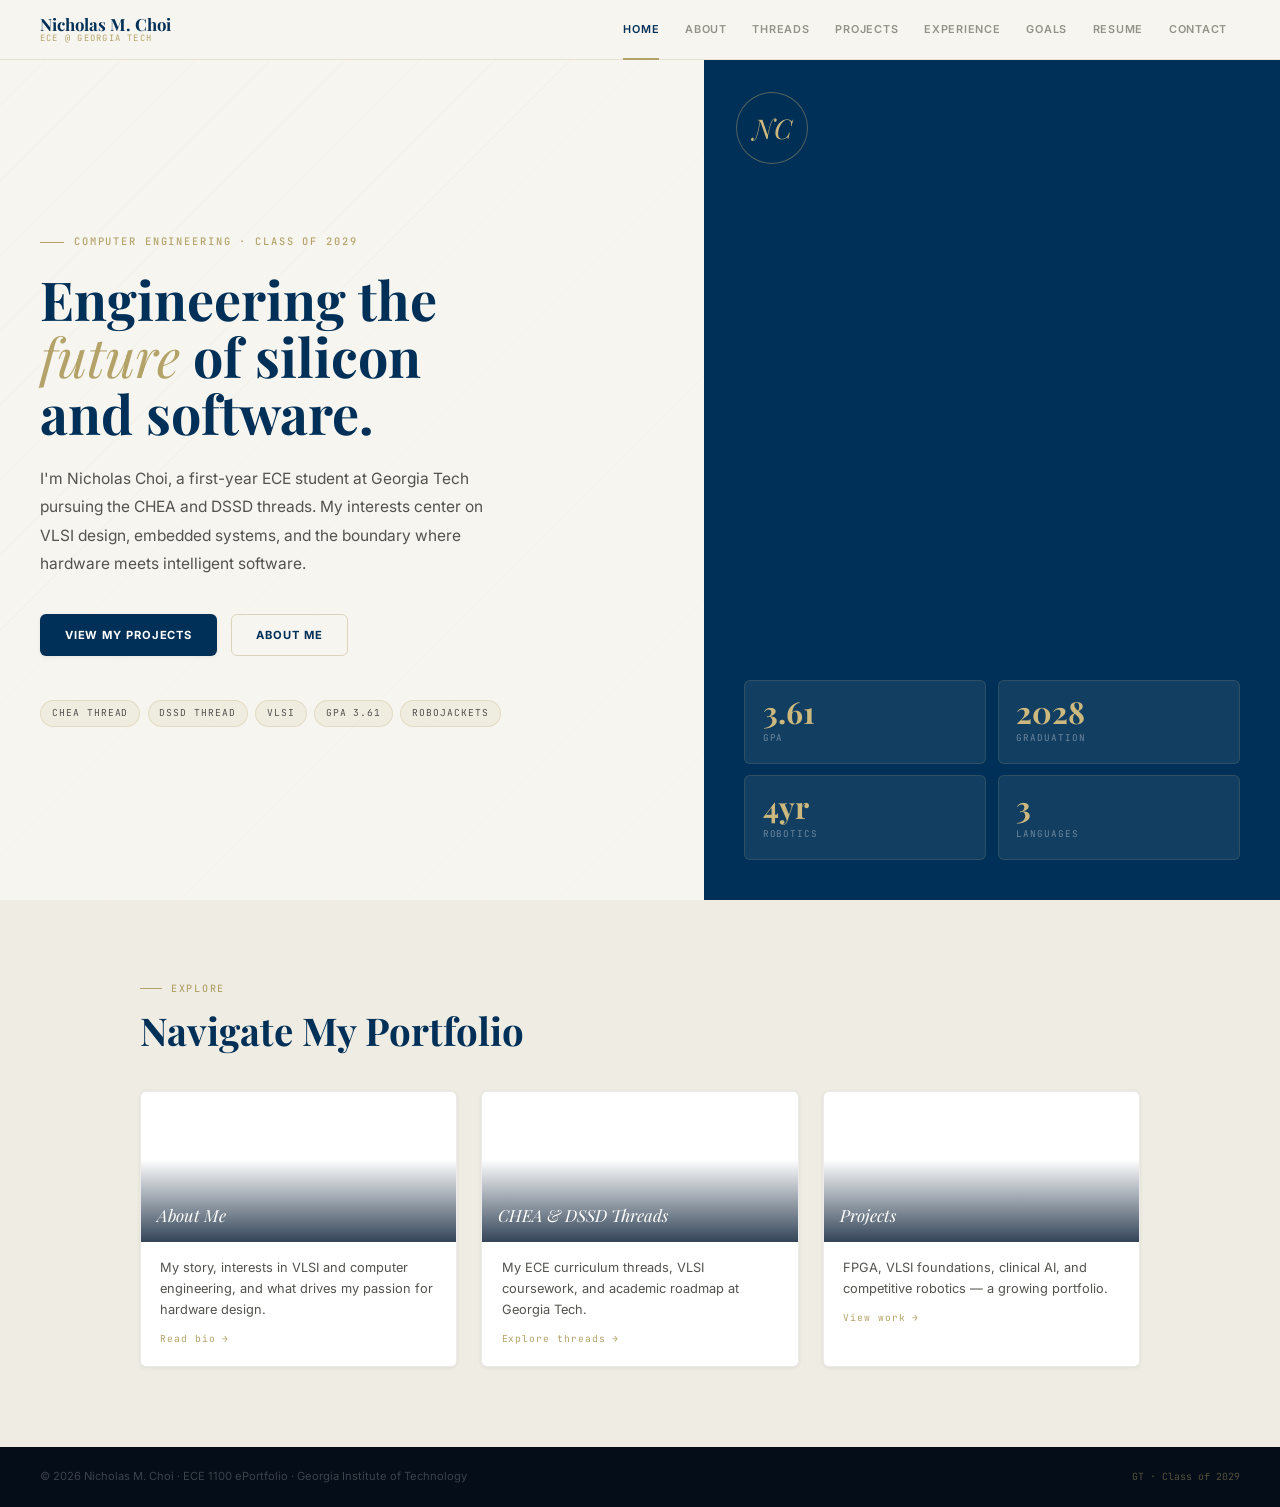
==== index.html @ 1363c75b "Added website files" ====
<!DOCTYPE html>
<html lang="en">
<head>
<meta charset="UTF-8"/>
<meta name="viewport" content="width=device-width,initial-scale=1.0"/>
<title>Nicholas M. Choi | ECE @ Georgia Tech</title>
<link rel="preconnect" href="https://fonts.googleapis.com"/>
<link rel="preconnect" href="https://fonts.gstatic.com" crossorigin/>
<link href="https://fonts.googleapis.com/css2?family=Playfair+Display:ital,wght@0,400;0,700;1,400&family=Inter:wght@300;400;500;600&family=JetBrains+Mono:wght@400;500&display=swap" rel="stylesheet"/>
<link rel="stylesheet" href="style.css"/>
<style>
/* ── HERO ── */
.hero {
  margin-top: var(--nh);
  min-height: calc(100vh - var(--nh));
  display: grid;
  grid-template-columns: 55fr 45fr;
  overflow: hidden;
}
.hl {
  display: flex; flex-direction: column; justify-content: center;
  padding: 5rem 4rem 5rem 2.5rem;
  background: var(--bg); position: relative; overflow: hidden;
}
.hl::before {
  content: '';
  position: absolute; inset: 0; pointer-events: none;
  background: repeating-linear-gradient(-45deg, transparent, transparent 52px,
    rgba(179,163,105,0.04) 52px, rgba(179,163,105,0.04) 53px);
}
.hl > * { position: relative; z-index: 1; }
.h-eyebrow {
  font-family: var(--mono);
  font-size: 0.65rem; font-weight: 500;
  letter-spacing: 0.18em; text-transform: uppercase;
  color: var(--gold); margin-bottom: 1.2rem;
  display: flex; align-items: center; gap: 10px;
}
.h-eyebrow::before { content: ''; width: 24px; height: 1px; background: var(--gold); flex-shrink: 0; }
.h1 {
  font-family: var(--serif);
  font-size: clamp(2.6rem, 4.2vw, 4rem);
  font-weight: 700; line-height: 1.06; color: var(--navy);
  margin-bottom: 1.5rem;
}
.h1 em { font-style: italic; color: var(--gold); font-weight: 400; }
.h-sub {
  max-width: 480px; font-size: 0.97rem;
  color: var(--tx2); line-height: 1.82; margin-bottom: 2.25rem;
}
.ctas { display: flex; gap: 0.85rem; flex-wrap: wrap; margin-bottom: 2.75rem; }
.badges { display: flex; flex-wrap: wrap; gap: 0.45rem; }
.badge {
  font-family: var(--mono);
  font-size: 0.6rem; letter-spacing: 0.1em; text-transform: uppercase;
  padding: 0.26rem 0.68rem; border-radius: 20px;
  border: 1px solid var(--g-bdr); color: var(--tx2); background: var(--g-dim);
}

/* right photo panel */
.hr {
  position: relative; overflow: hidden; background: var(--navy);
}
.hr-photo {
  position: absolute; inset: 0;
  background: url('https://upload.wikimedia.org/wikipedia/commons/thumb/9/9d/Georgia_Institute_of_Technology_campus%2C_Tech_Tower.jpg/1280px-Georgia_Institute_of_Technology_campus%2C_Tech_Tower.jpg') center/cover;
  filter: brightness(0.38) saturate(0.55);
  transition: transform 10s ease;
}
.hr:hover .hr-photo { transform: scale(1.04); }
.hr-ov {
  position: absolute; inset: 0;
  background: linear-gradient(135deg, rgba(0,48,87,0.5) 0%, transparent 65%);
}
.hr-ct {
  position: relative; z-index: 2; height: 100%;
  display: flex; flex-direction: column; justify-content: flex-end;
  padding: 2.5rem;
}
.monogram {
  position: absolute; top: 2rem; left: 2rem;
  width: 72px; height: 72px; border-radius: 50%;
  border: 1.5px solid rgba(179,163,105,0.45);
  background: rgba(0,48,87,0.45);
  display: flex; align-items: center; justify-content: center;
}
.monogram span {
  font-family: var(--serif);
  font-size: 1.7rem; font-style: italic; color: var(--gold-2); font-weight: 400;
}
.stats {
  display: grid; grid-template-columns: 1fr 1fr; gap: 0.7rem;
}
.stat {
  background: rgba(255,255,255,0.07);
  border: 1px solid rgba(179,163,105,0.18);
  border-radius: var(--r); padding: 1rem 1.1rem;
}
.stat-n {
  display: block; font-family: var(--serif);
  font-size: 1.9rem; font-weight: 700; color: var(--gold-2); line-height: 1;
}
.stat-l {
  display: block; margin-top: 0.28rem;
  font-family: var(--mono); font-size: 0.58rem;
  letter-spacing: 0.1em; text-transform: uppercase; color: rgba(255,255,255,0.38);
}

/* ── NAV CARDS SECTION ── */
.explore { background: var(--surf); padding: 5rem 0; }
.ncards { display: grid; grid-template-columns: repeat(3,1fr); gap: 1.5rem; margin-top: 2.5rem; }
.nc {
  display: block; text-decoration: none;
  border: 1px solid var(--bdr); border-radius: var(--r);
  overflow: hidden; background: var(--white); box-shadow: var(--sh);
  transition: border-color 0.18s, box-shadow 0.18s, transform 0.18s;
  color: inherit;
}
.nc:hover { border-color: var(--g-bdr2); box-shadow: var(--sh2); transform: translateY(-4px); }
.nc-thumb {
  height: 150px; background-size: cover; background-position: center;
  position: relative; overflow: hidden;
}
.nc-thumb::before {
  content: ''; position: absolute; inset: 0;
  background: linear-gradient(to top, rgba(0,22,46,0.8) 0%, transparent 55%); z-index: 1;
}
.nc-label {
  position: absolute; bottom: 0.8rem; left: 1rem; right: 1rem; z-index: 2;
  font-family: var(--serif); font-size: 1.05rem; font-style: italic; color: #fff; font-weight: 400;
}
.nc-body { padding: 1rem 1.2rem 1.2rem; }
.nc-desc { font-size: 0.8rem; color: var(--tx2); line-height: 1.62; margin-bottom: 0.65rem; }
.nc-arr {
  font-family: var(--mono); font-size: 0.6rem; letter-spacing: 0.1em;
  color: var(--gold); display: flex; align-items: center; gap: 0.4rem;
}
.nc-arr::after { content: '→'; }

/* animations */
@keyframes up { from { opacity:0; transform: translateY(16px); } to { opacity:1; transform: translateY(0); } }
.hl > *:nth-child(1) { animation: up 0.55s ease 0.05s both; }
.hl > *:nth-child(2) { animation: up 0.55s ease 0.15s both; }
.hl > *:nth-child(3) { animation: up 0.55s ease 0.27s both; }
.hl > *:nth-child(4) { animation: up 0.55s ease 0.40s both; }
.hl > *:nth-child(5) { animation: up 0.55s ease 0.52s both; }

@media (max-width: 860px) {
  .hero { grid-template-columns: 1fr; }
  .hl { padding: 3rem 1.25rem; }
  .hr { height: 45vh; min-height: 260px; }
  .ncards { grid-template-columns: 1fr; }
  .explore { padding: 3rem 0; }
}
</style>
</head>
<body>
<nav class="nav">
  <a class="nb" href="index.html">
    <span class="nb-name">Nicholas M. Choi</span>
    <span class="nb-sub">ECE @ Georgia Tech</span>
  </a>
  <ul class="nl" id="nl">
    <li><a href="index.html" class="on">Home</a></li>
    <li><a href="about.html">About</a></li>
    <li><a href="threads.html">Threads</a></li>
    <li><a href="projects.html">Projects</a></li>
    <li><a href="experience.html">Experience</a></li>
    <li><a href="goals.html">Goals</a></li>
    <li><a href="resume.html">Resume</a></li>
    <li><a href="contact.html">Contact</a></li>
  </ul>
  <button class="nt" id="nt" aria-label="Menu">
    <span></span><span></span><span></span>
  </button>
</nav>

<section class="hero">
  <div class="hl">
    <div class="h-eyebrow">Computer Engineering · Class of 2029</div>
    <h1 class="h1">Engineering the<br><em>future</em> of silicon<br>and software.</h1>
    <p class="h-sub">I'm Nicholas Choi, a first-year ECE student at Georgia Tech pursuing the CHEA and DSSD threads. My interests center on VLSI design, embedded systems, and the boundary where hardware meets intelligent software.</p>
    <div class="ctas">
      <a href="projects.html" class="btn btn-p">View My Projects</a>
      <a href="about.html" class="btn btn-g">About Me</a>
    </div>
    <div class="badges">
      <span class="badge">CHEA Thread</span>
      <span class="badge">DSSD Thread</span>
      <span class="badge">VLSI</span>
      <span class="badge">GPA 3.61</span>
      <span class="badge">RoboJackets</span>
    </div>
  </div>

  <div class="hr">
    <div class="hr-photo"></div>
    <div class="hr-ov"></div>
    <div class="monogram"><span>NC</span></div>
    <div class="hr-ct">
      <div class="stats">
        <div class="stat"><span class="stat-n">3.61</span><span class="stat-l">GPA</span></div>
        <div class="stat"><span class="stat-n">2028</span><span class="stat-l">Graduation</span></div>
        <div class="stat"><span class="stat-n">4yr</span><span class="stat-l">Robotics</span></div>
        <div class="stat"><span class="stat-n">3</span><span class="stat-l">Languages</span></div>
      </div>
    </div>
  </div>
</section>

<section class="explore">
  <div class="wrap">
    <div class="ey" style="margin-bottom:0.75rem">Explore</div>
    <h2 class="h-lg">Navigate My Portfolio</h2>
    <div class="ncards">
      <a href="about.html" class="nc">
        <div class="nc-thumb" style="background-image:url('https://upload.wikimedia.org/wikipedia/commons/thumb/6/60/Tech_Tower_at_Georgia_Tech.jpg/800px-Tech_Tower_at_Georgia_Tech.jpg')"><div class="nc-label">About Me</div></div>
        <div class="nc-body"><p class="nc-desc">My story, interests in VLSI and computer engineering, and what drives my passion for hardware design.</p><div class="nc-arr">Read bio</div></div>
      </a>
      <a href="threads.html" class="nc">
        <div class="nc-thumb" style="background-image:url('https://upload.wikimedia.org/wikipedia/commons/thumb/b/bd/Georgia_Tech_Van_Leer_Building.jpg/800px-Georgia_Tech_Van_Leer_Building.jpg')"><div class="nc-label">CHEA &amp; DSSD Threads</div></div>
        <div class="nc-body"><p class="nc-desc">My ECE curriculum threads, VLSI coursework, and academic roadmap at Georgia Tech.</p><div class="nc-arr">Explore threads</div></div>
      </a>
      <a href="projects.html" class="nc">
        <div class="nc-thumb" style="background-image:url('https://upload.wikimedia.org/wikipedia/commons/thumb/2/2e/Georgia_Institute_of_Technology_Library.jpg/800px-Georgia_Institute_of_Technology_Library.jpg')"><div class="nc-label">Projects</div></div>
        <div class="nc-body"><p class="nc-desc">FPGA, VLSI foundations, clinical AI, and competitive robotics — a growing portfolio.</p><div class="nc-arr">View work</div></div>
      </a>
    </div>
  </div>
</section>

<footer class="ft">
  <p>© 2026 Nicholas M. Choi · ECE 1100 ePortfolio · Georgia Institute of Technology</p>
  <span>GT · Class of 2029</span>
</footer>
<script>
  const t=document.getElementById('nt'),l=document.getElementById('nl');
  if(t)t.addEventListener('click',()=>l.classList.toggle('open'));
</script>
</body>
</html>
---- style.css ----
/* ─── GOOGLE FONTS (enhancement — site works beautifully without them) ─── */
@import url('https://fonts.googleapis.com/css2?family=Playfair+Display:ital,wght@0,400;0,700;1,400&family=Inter:wght@300;400;500;600&family=JetBrains+Mono:wght@400;500&display=swap');

/* ─── TOKENS ─── */
:root {
  --gold:   #B3A369;
  --gold-2: #CDB97E;
  --g-dim:  rgba(179,163,105,0.11);
  --g-bdr:  rgba(179,163,105,0.24);
  --g-bdr2: rgba(179,163,105,0.40);
  --navy:   #003057;
  --navy-2: #00467A;
  --n-dim:  rgba(0,48,87,0.06);
  --bg:     #F7F5F0;
  --surf:   #EFECE3;
  --white:  #FFFFFF;
  --tx1:    #18181A;
  --tx2:    #52524E;
  --tx3:    #929288;
  --bdr:    rgba(0,0,0,0.08);
  --bdr2:   rgba(0,0,0,0.14);
  --r:      6px;
  --nh:     60px;
  --sh:     0 1px 4px rgba(0,0,0,0.07);
  --sh2:    0 4px 18px rgba(0,0,0,0.10);
  --sh3:    0 12px 40px rgba(0,0,0,0.12);
  --serif:  'Playfair Display', 'Georgia', 'Times New Roman', serif;
  --sans:   'Inter', -apple-system, BlinkMacSystemFont, 'Segoe UI', Helvetica, Arial, sans-serif;
  --mono:   'JetBrains Mono', 'Courier New', Courier, monospace;
}

/* ─── RESET — everything ─── */
*, *::before, *::after {
  box-sizing: border-box;
  margin: 0;
  padding: 0;
}
html {
  -webkit-font-smoothing: antialiased;
  -moz-osx-font-smoothing: grayscale;
  scroll-behavior: smooth;
}
body {
  font-family: var(--sans);
  font-size: 15px;
  font-weight: 400;
  line-height: 1.7;
  color: var(--tx1);
  background: var(--bg);
  min-height: 100vh;
}
/* Kill ALL default link styling */
a {
  color: inherit;
  text-decoration: none;
}
a:hover { text-decoration: none; }
img { display: block; max-width: 100%; }
ul, ol { list-style: none; }
button { font-family: var(--sans); }

/* ─── NAV ─── */
.nav {
  position: fixed; top: 0; left: 0; right: 0; z-index: 999;
  height: var(--nh);
  background: rgba(247,245,240,0.97);
  backdrop-filter: blur(16px);
  -webkit-backdrop-filter: blur(16px);
  border-bottom: 1px solid var(--g-bdr);
  display: flex; align-items: center; justify-content: space-between;
  padding: 0 2.5rem;
}
.nb {
  text-decoration: none;
  display: flex; flex-direction: column; gap: 1px; line-height: 1;
}
.nb-name {
  font-family: var(--serif);
  font-size: 1.05rem; font-weight: 700; color: var(--navy);
}
.nb-sub {
  font-family: var(--mono);
  font-size: 0.55rem; letter-spacing: 0.14em; text-transform: uppercase; color: var(--gold);
}
.nl {
  display: flex; align-items: center; gap: 0;
}
.nl a {
  display: flex; align-items: center;
  height: var(--nh); padding: 0 0.8rem;
  font-size: 0.68rem; font-weight: 600;
  letter-spacing: 0.07em; text-transform: uppercase;
  color: var(--tx3);
  text-decoration: none;
  position: relative;
  transition: color 0.18s;
}
.nl a::after {
  content: '';
  position: absolute; bottom: 0; left: 0.8rem; right: 0.8rem;
  height: 2px; background: var(--gold);
  transform: scaleX(0); transform-origin: left;
  transition: transform 0.22s ease;
}
.nl a:hover { color: var(--navy); }
.nl a:hover::after, .nl a.on::after { transform: scaleX(1); }
.nl a.on { color: var(--navy); }
.nt {
  display: none; flex-direction: column; gap: 5px;
  cursor: pointer; padding: 8px; background: none; border: none;
}
.nt span { display: block; width: 21px; height: 1.5px; background: var(--navy); transition: all 0.22s; }

/* ─── PAGE HERO BANNER ─── */
.ph {
  margin-top: var(--nh); height: 280px;
  position: relative; overflow: hidden;
  display: flex; align-items: flex-end;
}
.ph-bg {
  position: absolute; inset: 0;
  background-size: cover; background-position: center 30%;
  filter: brightness(0.38) saturate(0.6);
  transition: transform 8s ease;
}
.ph:hover .ph-bg { transform: scale(1.03); }
.ph-ov {
  position: absolute; inset: 0;
  background: linear-gradient(to top, rgba(0,22,46,0.92) 0%, rgba(0,22,46,0.25) 55%, transparent 100%);
}
.ph-ct {
  position: relative; z-index: 2;
  padding: 2.5rem 2.5rem; width: 100%;
  max-width: calc(1080px + 5rem); margin: 0 auto;
}
.ph-ct .ey { color: rgba(211,200,138,0.82); margin-bottom: 0.5rem; }
.ph-ct .ey::before { background: rgba(211,200,138,0.6); }
.ph-ct h1 {
  font-family: var(--serif);
  font-size: clamp(1.8rem, 4vw, 2.9rem); color: #fff;
  font-weight: 400; font-style: italic; line-height: 1.1;
}

/* ─── LAYOUT ─── */
.wrap { max-width: 1080px; margin: 0 auto; padding: 0 2.5rem; }
.pb { padding: 5rem 0 7rem; }

/* ─── TYPE HELPERS ─── */
.ey {
  font-family: var(--mono);
  font-size: 0.63rem; font-weight: 500;
  letter-spacing: 0.17em; text-transform: uppercase;
  color: var(--gold);
  display: flex; align-items: center; gap: 9px;
}
.ey::before {
  content: ''; display: inline-block;
  width: 22px; height: 1px; background: currentColor; flex-shrink: 0;
}
.h-disp {
  font-family: var(--serif);
  font-size: clamp(2.6rem, 4.5vw, 4.2rem);
  font-weight: 700; line-height: 1.05; color: var(--navy);
}
.h-disp em { font-style: italic; color: var(--gold); font-weight: 400; }
.h-lg {
  font-family: var(--serif);
  font-size: clamp(1.8rem, 3vw, 2.5rem);
  font-weight: 700; line-height: 1.1; color: var(--navy);
}
.h-md {
  font-family: var(--serif);
  font-size: clamp(1.3rem, 2vw, 1.65rem);
  font-weight: 700; line-height: 1.2; color: var(--navy);
}
.h-sm {
  font-family: var(--serif);
  font-size: 1.1rem; font-weight: 700; color: var(--navy); line-height: 1.25;
}
.sh { margin-bottom: 3rem; }
.sh .ey { margin-bottom: 0.7rem; }
.body-lg { font-size: 1rem; color: var(--tx2); line-height: 1.82; }
.body-md { font-size: 0.9rem; color: var(--tx2); line-height: 1.78; }
.body-sm { font-size: 0.82rem; color: var(--tx3); line-height: 1.65; }

/* ─── COMPONENTS ─── */
.pill {
  display: inline-block;
  background: var(--g-dim); border: 1px solid var(--g-bdr);
  padding: 0.22rem 0.65rem; border-radius: 20px;
  font-size: 0.73rem; color: var(--tx2);
}
.tag {
  display: inline-block;
  font-family: var(--mono); font-size: 0.63rem; font-weight: 500;
  background: var(--n-dim); color: var(--navy);
  padding: 0.18rem 0.5rem; border-radius: 3px;
  border: 1px solid rgba(0,48,87,0.12);
}
.div {
  border: none; height: 1px;
  background: var(--g-bdr); margin: 4rem 0;
}
.btn {
  display: inline-flex; align-items: center; justify-content: center; gap: 0.4rem;
  text-decoration: none; padding: 0.65rem 1.55rem; border-radius: var(--r);
  font-family: var(--sans); font-size: 0.7rem; font-weight: 700;
  letter-spacing: 0.08em; text-transform: uppercase;
  transition: all 0.18s ease; cursor: pointer; border: none; white-space: nowrap;
}
.btn-p { background: var(--navy); color: #fff; box-shadow: var(--sh); }
.btn-p:hover { background: var(--navy-2); box-shadow: var(--sh2); transform: translateY(-1px); color: #fff; }
.btn-g { background: transparent; color: var(--navy); border: 1.5px solid var(--g-bdr2); }
.btn-g:hover { border-color: var(--gold); background: var(--g-dim); transform: translateY(-1px); color: var(--navy); }

/* Cards */
.card {
  background: var(--white); border: 1px solid var(--bdr);
  border-radius: var(--r); box-shadow: var(--sh);
  transition: border-color 0.18s, box-shadow 0.18s, transform 0.18s;
}
.card:hover { border-color: var(--g-bdr2); box-shadow: var(--sh2); transform: translateY(-3px); }

/* Info rows */
.ir {
  display: flex; justify-content: space-between; align-items: baseline;
  padding: 0.76rem 0; border-bottom: 1px solid var(--g-bdr); gap: 1rem;
}
.ir:last-child { border-bottom: none; }
.ik { font-size: 0.65rem; font-weight: 600; letter-spacing: 0.09em; text-transform: uppercase; color: var(--tx3); flex-shrink: 0; }
.iv { font-size: 0.84rem; font-weight: 600; color: var(--navy); text-align: right; }
.iv a { color: var(--gold); text-decoration: none; }
.iv a:hover { text-decoration: underline; }

/* Timeline */
.tl { position: relative; padding-left: 1.5rem; }
.tl::before { content: ''; position: absolute; left: 5px; top: 8px; bottom: 0; width: 1px; background: var(--g-bdr); }
.ti { position: relative; margin-bottom: 3rem; }
.ti::before { content: ''; position: absolute; left: -1.5rem; top: 6px; width: 11px; height: 11px; border: 2px solid var(--gold); border-radius: 50%; background: var(--bg); z-index: 1; }
.ti-org { font-family: var(--serif); font-size: 1.15rem; font-weight: 700; color: var(--navy); margin-bottom: 0.1rem; }
.ti-role { font-size: 0.8rem; color: var(--tx3); font-style: italic; margin-bottom: 0.2rem; }
.ti-date { font-family: var(--mono); font-size: 0.62rem; color: var(--gold); letter-spacing: 0.06em; margin-bottom: 0.85rem; }
.ti-ul { list-style: none; }
.ti-ul li { font-size: 0.87rem; color: var(--tx2); line-height: 1.7; padding-left: 1rem; position: relative; margin-bottom: 0.4rem; }
.ti-ul li::before { content: '–'; position: absolute; left: 0; color: var(--gold); }

/* Bullet list */
.bl { list-style: none; }
.bl li { font-size: 0.875rem; color: var(--tx2); line-height: 1.72; padding-left: 1rem; position: relative; margin-bottom: 0.5rem; }
.bl li::before { content: '›'; position: absolute; left: 0; color: var(--gold); font-weight: 700; }

/* ─── FOOTER ─── */
.ft {
  background: #040d18;
  padding: 1.5rem 2.5rem;
  display: flex; justify-content: space-between; align-items: center; gap: 1rem;
}
.ft p { font-size: 0.7rem; color: rgba(255,255,255,0.22); line-height: 1; }
.ft span { font-family: var(--mono); font-size: 0.62rem; color: var(--gold); opacity: 0.45; line-height: 1; }

/* ─── RESPONSIVE ─── */
@media (max-width: 860px) {
  .nav { padding: 0 1.25rem; }
  .nl {
    display: none; flex-direction: column;
    position: absolute; top: var(--nh); left: 0; right: 0;
    background: rgba(247,245,240,0.99);
    border-bottom: 1px solid var(--g-bdr);
    padding: 0.5rem 0; box-shadow: var(--sh2);
  }
  .nl.open { display: flex; }
  .nl a { height: auto; padding: 0.85rem 1.5rem; justify-content: flex-start; font-size: 0.75rem; }
  .nl a::after { display: none; }
  .nt { display: flex; }
  .wrap { padding: 0 1.25rem; }
  .ph { height: 200px; }
  .ph-ct { padding: 1.75rem 1.25rem; }
  .pb { padding: 3rem 0 5rem; }
  .ft { padding: 1.25rem; flex-direction: column; text-align: center; gap: 0.4rem; }
}
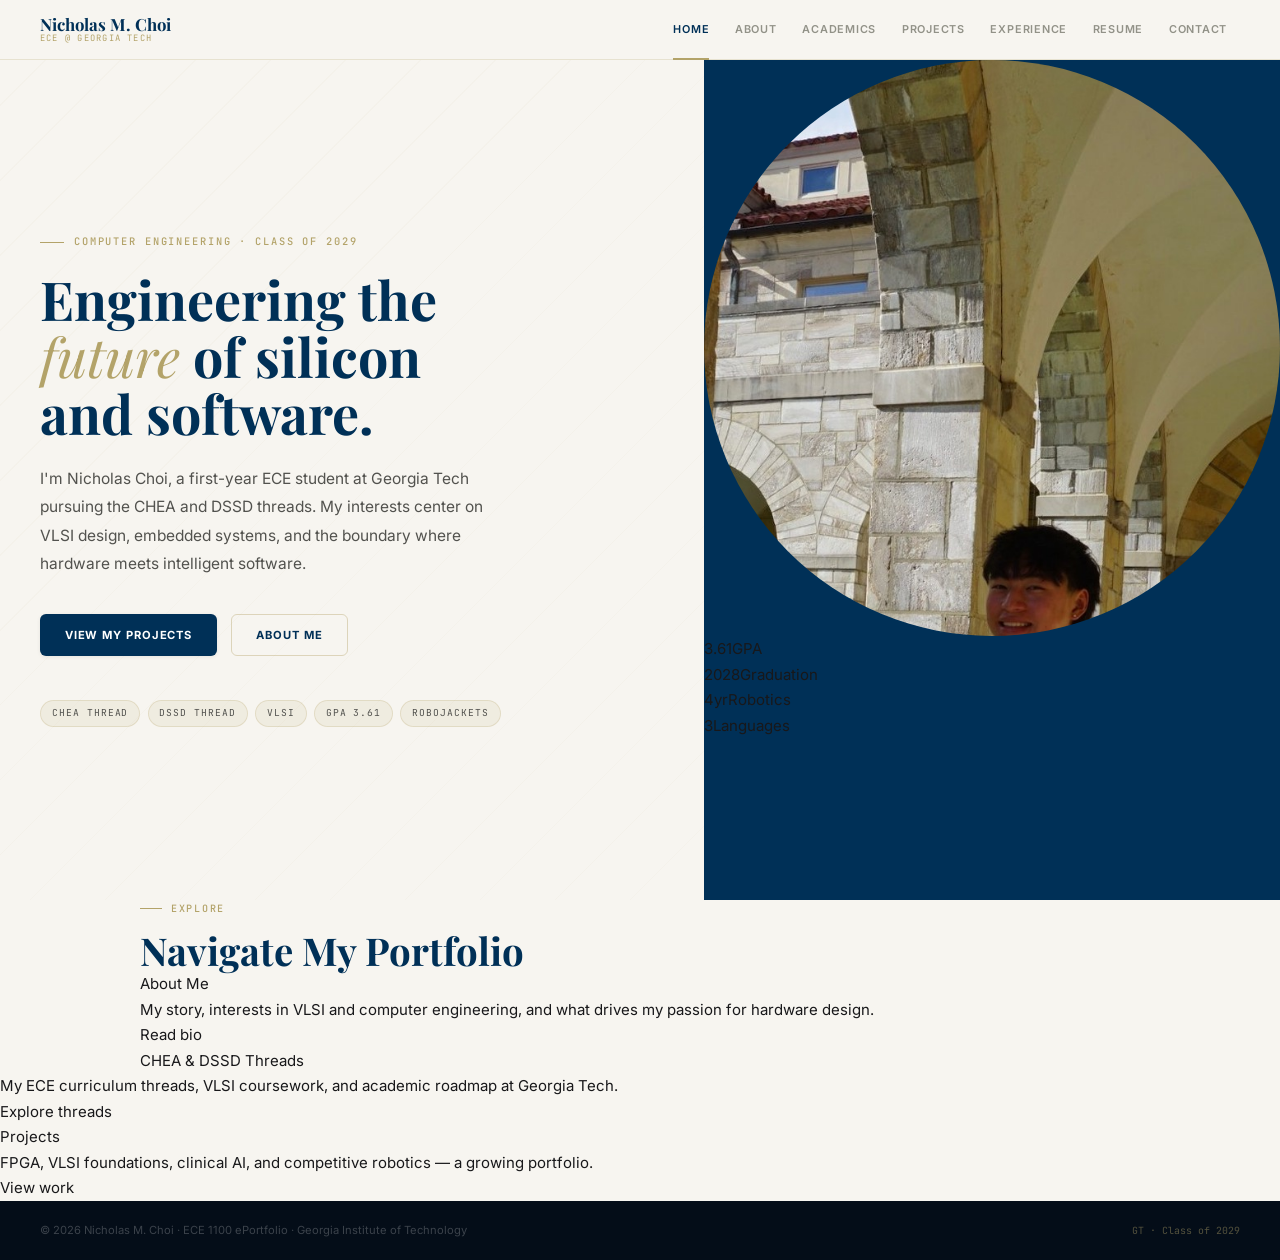
==== commit 2d848e07: "fix file names" ====
--- a/index.html
+++ b/index.html
@@ -63,7 +63,7 @@
 }
 .hr-photo {
   position: absolute; inset: 0;
-  background: url('https://upload.wikimedia.org/wikipedia/commons/thumb/9/9d/Georgia_Institute_of_Technology_campus%2C_Tech_Tower.jpg/1280px-Georgia_Institute_of_Technology_campus%2C_Tech_Tower.jpg') center/cover;
+  background: url('gt-techtower.webp center/cover;
   filter: brightness(0.38) saturate(0.55);
   transition: transform 10s ease;
 }
@@ -156,23 +156,17 @@
 </head>
 <body>
 <nav class="nav">
-  <a class="nb" href="index.html">
-    <span class="nb-name">Nicholas M. Choi</span>
-    <span class="nb-sub">ECE @ Georgia Tech</span>
-  </a>
-  <ul class="nl" id="nl">
+  <a class="nb" href="index.html"><span class="nb-name">Nicholas M. Choi</span><span class="nb-sub">ECE @ Georgia Tech</span></a>
+    <ul class="nl" id="nl">
     <li><a href="index.html" class="on">Home</a></li>
     <li><a href="about.html">About</a></li>
-    <li><a href="threads.html">Threads</a></li>
+    <li><a href="academics.html">Academics</a></li>
     <li><a href="projects.html">Projects</a></li>
     <li><a href="experience.html">Experience</a></li>
-    <li><a href="goals.html">Goals</a></li>
     <li><a href="resume.html">Resume</a></li>
     <li><a href="contact.html">Contact</a></li>
   </ul>
-  <button class="nt" id="nt" aria-label="Menu">
-    <span></span><span></span><span></span>
-  </button>
+  <button class="nt" id="nt" aria-label="Menu"><span></span><span></span><span></span></button>
 </nav>
 
 <section class="hero">
@@ -196,7 +190,7 @@
   <div class="hr">
     <div class="hr-photo"></div>
     <div class="hr-ov"></div>
-    <div class="monogram"><span>NC</span></div>
+    <div class="monogram"><img src="nicholas-profile.jpg" alt="Nicholas Choi" style="width:100%;height:100%;object-fit:cover;object-position:center top;border-radius:50%"/></div>
     <div class="hr-ct">
       <div class="stats">
         <div class="stat"><span class="stat-n">3.61</span><span class="stat-l">GPA</span></div>
@@ -214,15 +208,15 @@
     <h2 class="h-lg">Navigate My Portfolio</h2>
     <div class="ncards">
       <a href="about.html" class="nc">
-        <div class="nc-thumb" style="background-image:url('https://upload.wikimedia.org/wikipedia/commons/thumb/6/60/Tech_Tower_at_Georgia_Tech.jpg/800px-Tech_Tower_at_Georgia_Tech.jpg')"><div class="nc-label">About Me</div></div>
+        <div class="nc-thumb" style="background-image:url('gt-techtower.webp class="nc-label">About Me</div></div>
         <div class="nc-body"><p class="nc-desc">My story, interests in VLSI and computer engineering, and what drives my passion for hardware design.</p><div class="nc-arr">Read bio</div></div>
       </a>
-      <a href="threads.html" class="nc">
-        <div class="nc-thumb" style="background-image:url('https://upload.wikimedia.org/wikipedia/commons/thumb/b/bd/Georgia_Tech_Van_Leer_Building.jpg/800px-Georgia_Tech_Van_Leer_Building.jpg')"><div class="nc-label">CHEA &amp; DSSD Threads</div></div>
+      <a href="academics.html" class="nc">
+        <div class="nc-thumb" style="background-image:url('gt-vanleer.webp class="nc-label">CHEA &amp; DSSD Threads</div></div>
         <div class="nc-body"><p class="nc-desc">My ECE curriculum threads, VLSI coursework, and academic roadmap at Georgia Tech.</p><div class="nc-arr">Explore threads</div></div>
       </a>
       <a href="projects.html" class="nc">
-        <div class="nc-thumb" style="background-image:url('https://upload.wikimedia.org/wikipedia/commons/thumb/2/2e/Georgia_Institute_of_Technology_Library.jpg/800px-Georgia_Institute_of_Technology_Library.jpg')"><div class="nc-label">Projects</div></div>
+        <div class="nc-thumb" style="background-image:url('gt-library.webp class="nc-label">Projects</div></div>
         <div class="nc-body"><p class="nc-desc">FPGA, VLSI foundations, clinical AI, and competitive robotics — a growing portfolio.</p><div class="nc-arr">View work</div></div>
       </a>
     </div>
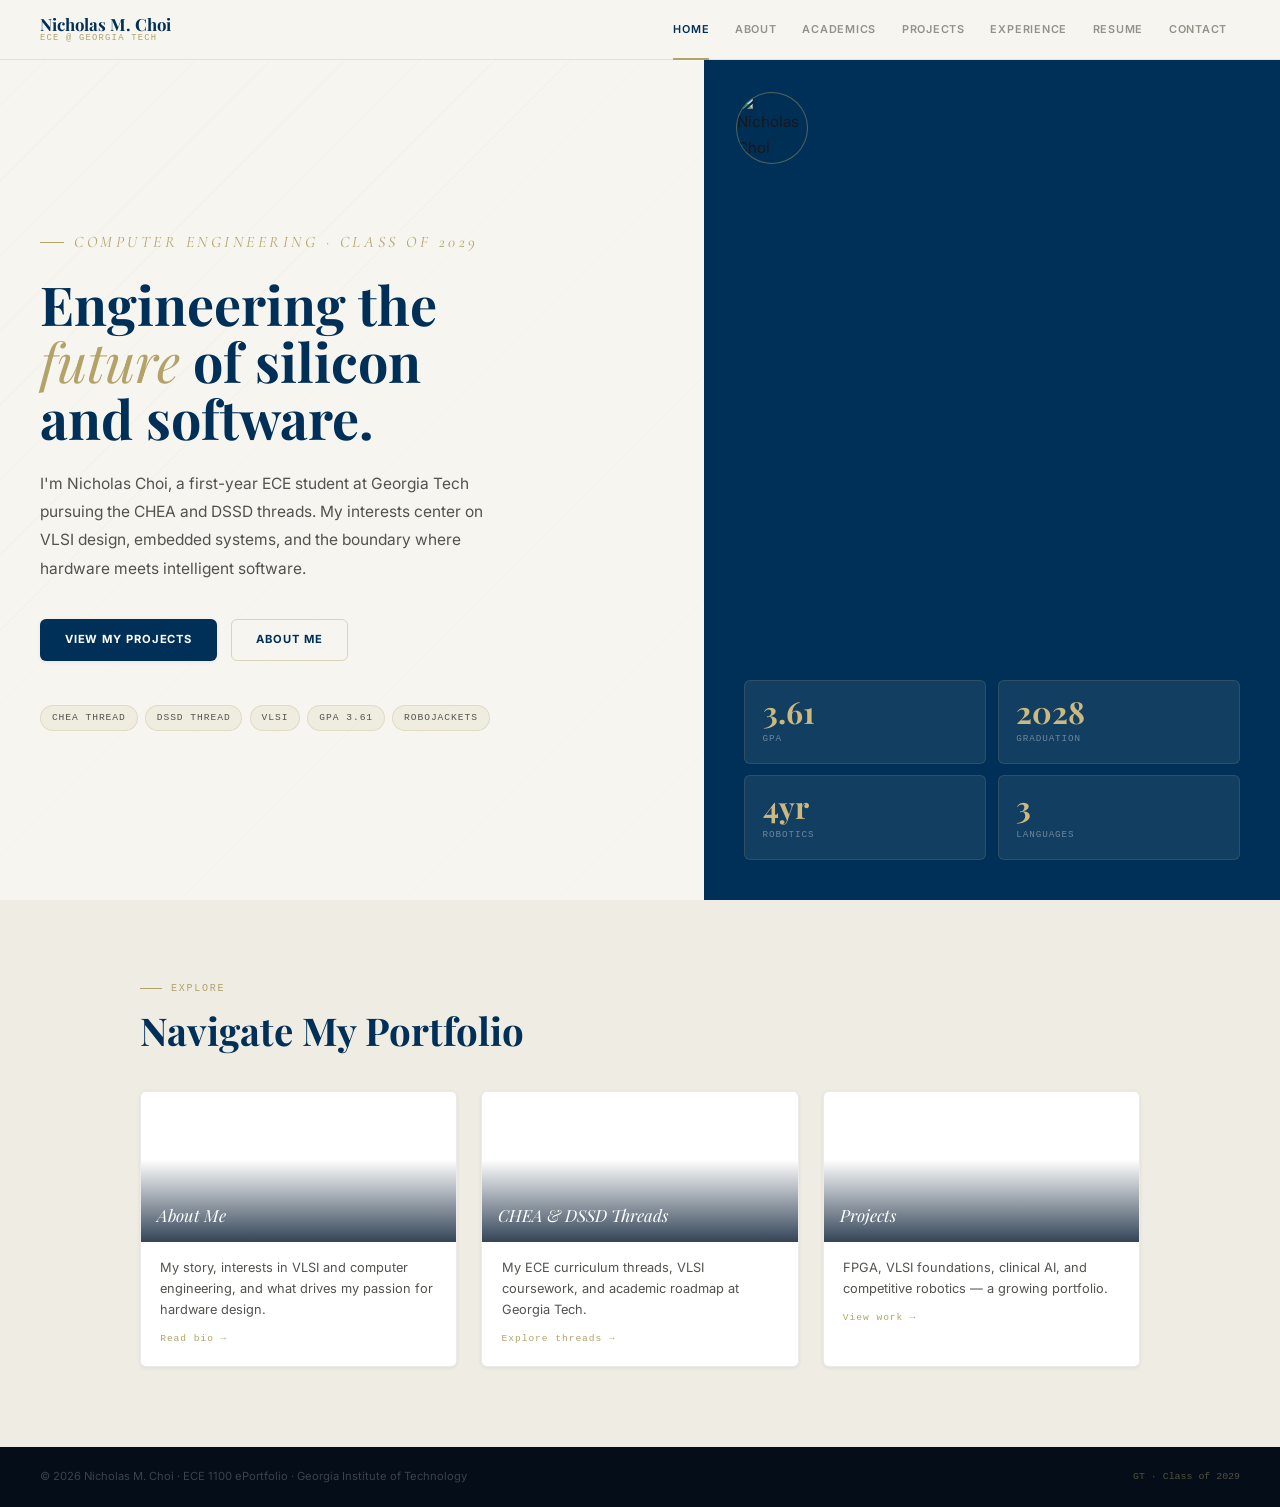
==== commit 2264f68c: "Updated formatting issues" ====
--- a/index.html
+++ b/index.html
@@ -6,7 +6,7 @@
 <title>Nicholas M. Choi | ECE @ Georgia Tech</title>
 <link rel="preconnect" href="https://fonts.googleapis.com"/>
 <link rel="preconnect" href="https://fonts.gstatic.com" crossorigin/>
-<link href="https://fonts.googleapis.com/css2?family=Playfair+Display:ital,wght@0,400;0,700;1,400&family=Inter:wght@300;400;500;600&family=JetBrains+Mono:wght@400;500&display=swap" rel="stylesheet"/>
+<link href="https://fonts.googleapis.com/css2?family=Playfair+Display:ital,wght@0,400;0,700;1,400&family=Inter:wght@300;400;500;600&family=Cormorant+Garamond:ital,wght@0,400;0,600;1,400&family=Spacing+Mono&display=swap" rel="stylesheet"/>
 <link rel="stylesheet" href="style.css"/>
 <style>
 /* ── HERO ── */
@@ -30,9 +30,9 @@
 }
 .hl > * { position: relative; z-index: 1; }
 .h-eyebrow {
-  font-family: var(--mono);
-  font-size: 0.65rem; font-weight: 500;
-  letter-spacing: 0.18em; text-transform: uppercase;
+  font-family: 'Cormorant Garamond', Georgia, serif;
+  font-size: 1rem; font-weight: 400; font-style: italic;
+  letter-spacing: 0.22em; text-transform: uppercase;
   color: var(--gold); margin-bottom: 1.2rem;
   display: flex; align-items: center; gap: 10px;
 }
@@ -63,7 +63,7 @@
 }
 .hr-photo {
   position: absolute; inset: 0;
-  background: url('gt-techtower.webp center/cover;
+  background: url('gt-techtower.webp') center/cover;
   filter: brightness(0.38) saturate(0.55);
   transition: transform 10s ease;
 }
@@ -157,7 +157,7 @@
 <body>
 <nav class="nav">
   <a class="nb" href="index.html"><span class="nb-name">Nicholas M. Choi</span><span class="nb-sub">ECE @ Georgia Tech</span></a>
-    <ul class="nl" id="nl">
+  <ul class="nl" id="nl">
     <li><a href="index.html" class="on">Home</a></li>
     <li><a href="about.html">About</a></li>
     <li><a href="academics.html">Academics</a></li>
@@ -208,15 +208,15 @@
     <h2 class="h-lg">Navigate My Portfolio</h2>
     <div class="ncards">
       <a href="about.html" class="nc">
-        <div class="nc-thumb" style="background-image:url('gt-techtower.webp class="nc-label">About Me</div></div>
+        <div class="nc-thumb" style="background-image:url('gt-techtower.webp')"><div class="nc-label">About Me</div></div>
         <div class="nc-body"><p class="nc-desc">My story, interests in VLSI and computer engineering, and what drives my passion for hardware design.</p><div class="nc-arr">Read bio</div></div>
       </a>
       <a href="academics.html" class="nc">
-        <div class="nc-thumb" style="background-image:url('gt-vanleer.webp class="nc-label">CHEA &amp; DSSD Threads</div></div>
+        <div class="nc-thumb" style="background-image:url('gt-vanleer.webp')"><div class="nc-label">CHEA &amp; DSSD Threads</div></div>
         <div class="nc-body"><p class="nc-desc">My ECE curriculum threads, VLSI coursework, and academic roadmap at Georgia Tech.</p><div class="nc-arr">Explore threads</div></div>
       </a>
       <a href="projects.html" class="nc">
-        <div class="nc-thumb" style="background-image:url('gt-library.webp class="nc-label">Projects</div></div>
+        <div class="nc-thumb" style="background-image:url('gt-library.webp')"><div class="nc-label">Projects</div></div>
         <div class="nc-body"><p class="nc-desc">FPGA, VLSI foundations, clinical AI, and competitive robotics — a growing portfolio.</p><div class="nc-arr">View work</div></div>
       </a>
     </div>
--- a/style.css
+++ b/style.css
@@ -1,5 +1,5 @@
-/* ─── GOOGLE FONTS (enhancement — site works beautifully without them) ─── */
-@import url('https://fonts.googleapis.com/css2?family=Playfair+Display:ital,wght@0,400;0,700;1,400&family=Inter:wght@300;400;500;600&family=JetBrains+Mono:wght@400;500&display=swap');
+/* ─── GOOGLE FONTS ─── */
+@import url('https://fonts.googleapis.com/css2?family=Playfair+Display:ital,wght@0,400;0,700;1,400&family=Inter:wght@300;400;500;600&family=Cormorant+Garamond:ital,wght@0,400;0,600;1,400&family=Spacing+Mono&display=swap');
 
 /* ─── TOKENS ─── */
 :root {
@@ -26,7 +26,8 @@
   --sh3:    0 12px 40px rgba(0,0,0,0.12);
   --serif:  'Playfair Display', 'Georgia', 'Times New Roman', serif;
   --sans:   'Inter', -apple-system, BlinkMacSystemFont, 'Segoe UI', Helvetica, Arial, sans-serif;
-  --mono:   'JetBrains Mono', 'Courier New', Courier, monospace;
+  --mono:   'Spacing Mono', 'Courier New', monospace;
+  --eyebrow:'Cormorant Garamond', 'Georgia', serif;
 }
 
 /* ─── RESET — everything ─── */
